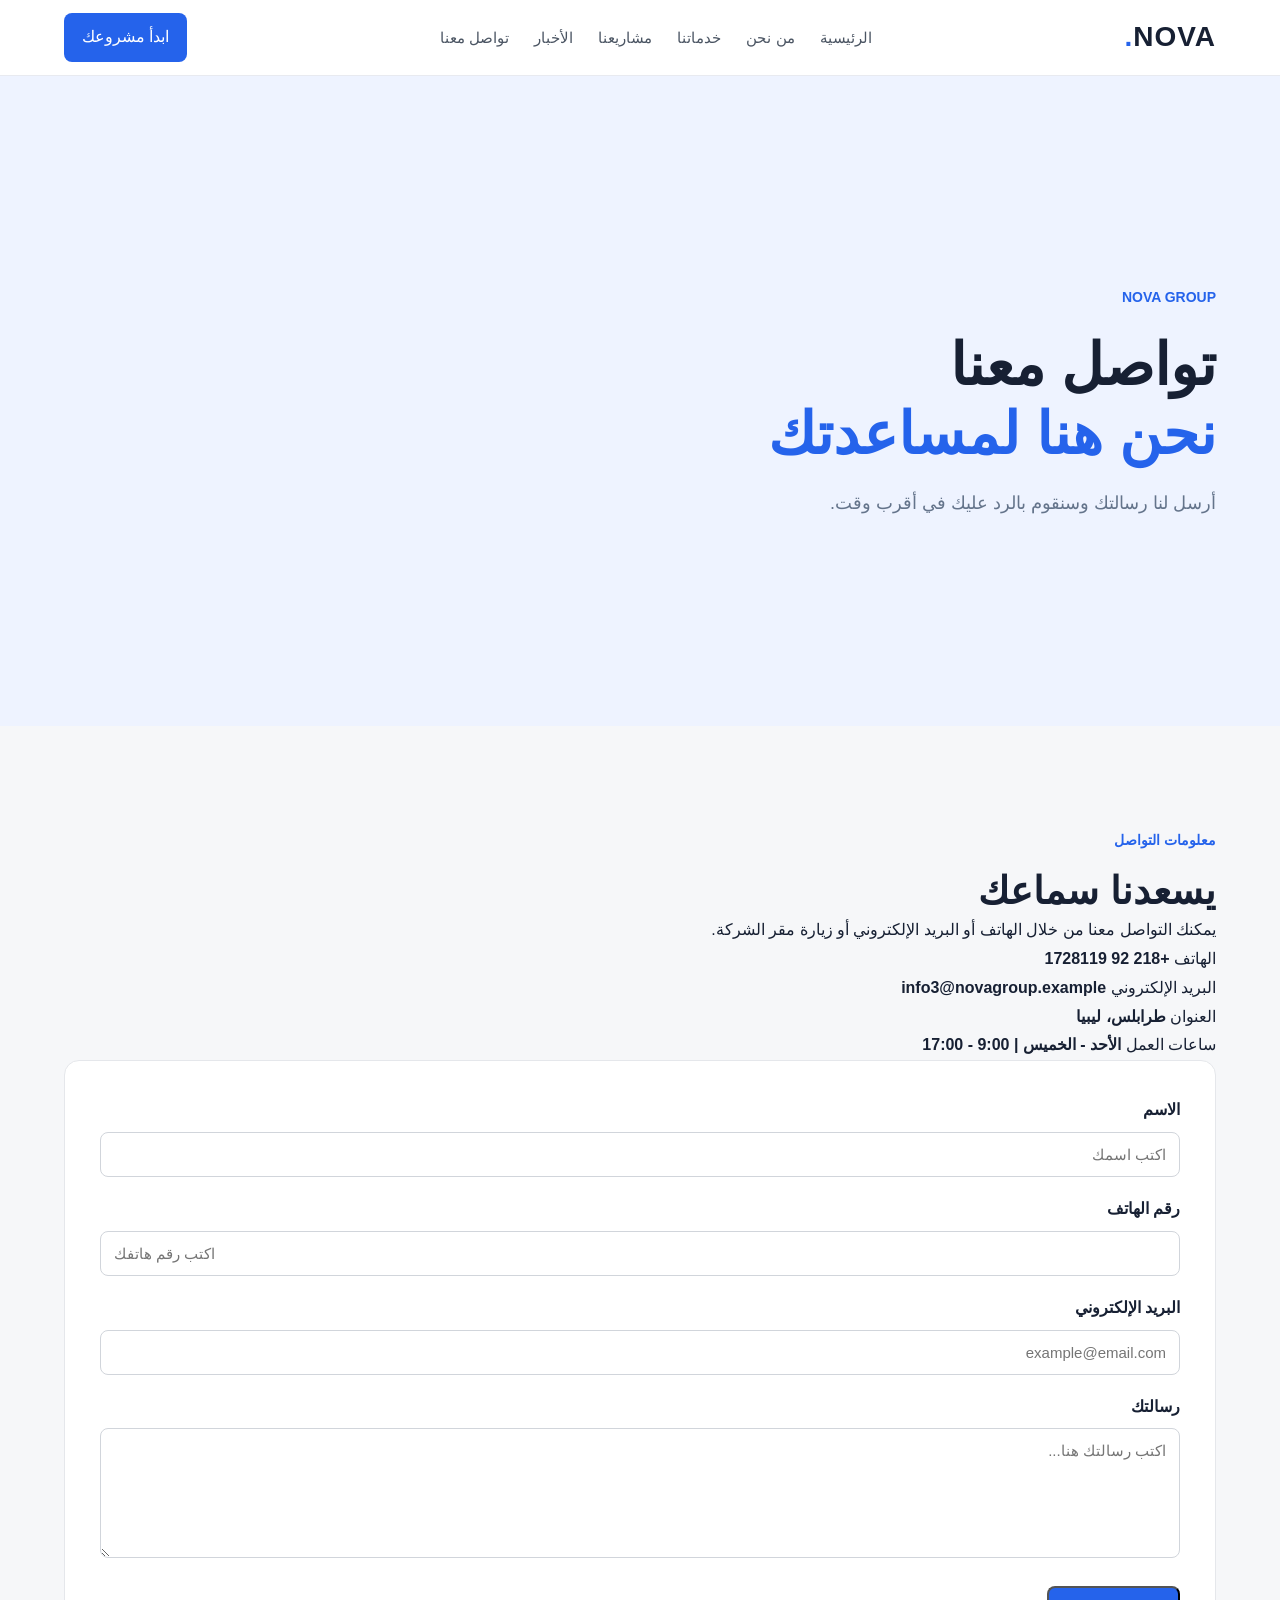
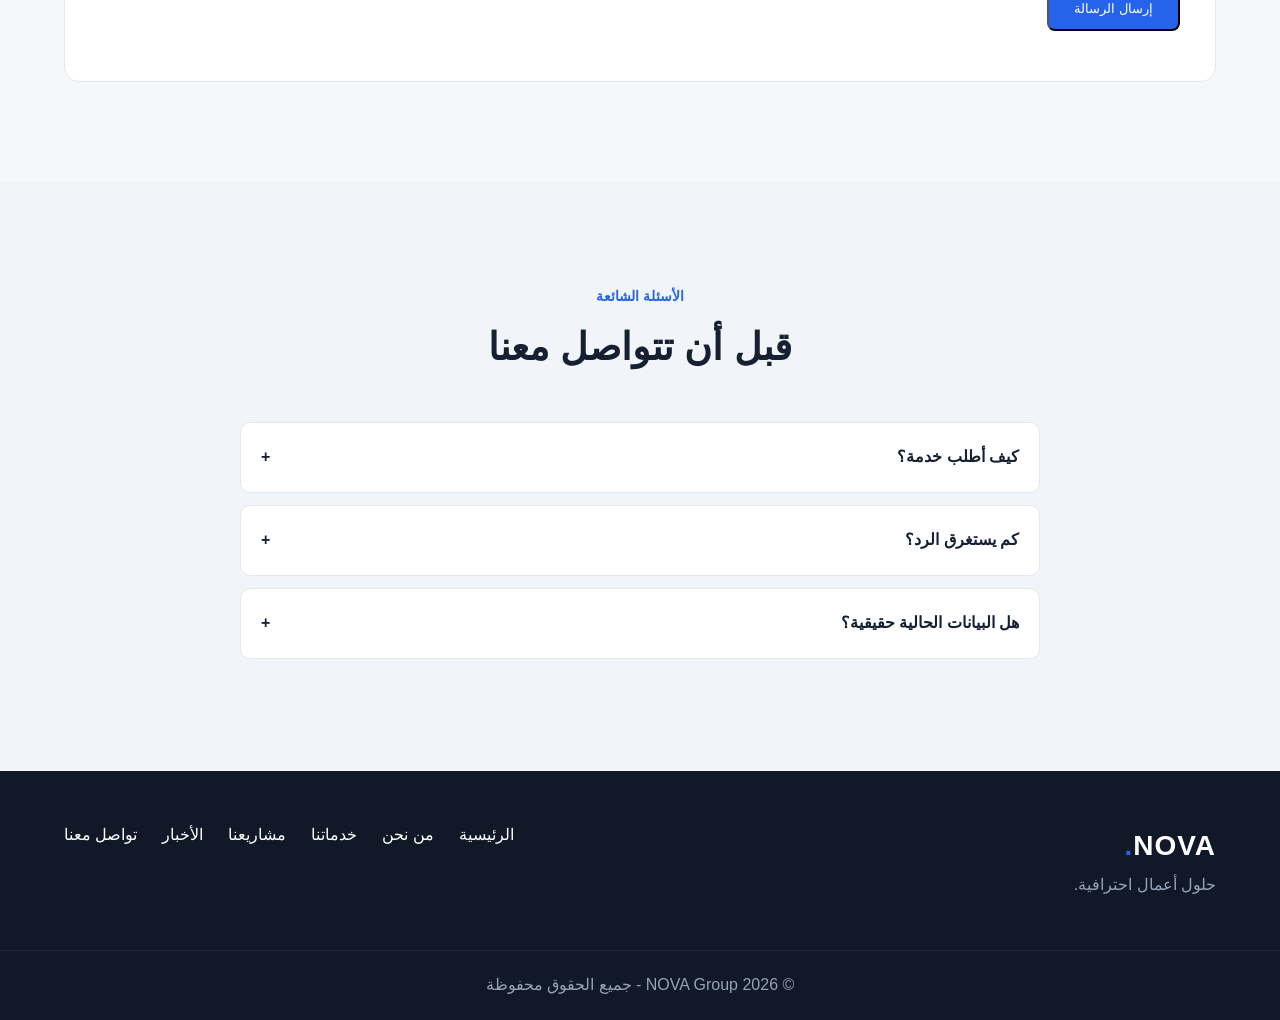
==== contact.html @ c42d9919 "First version of NOVA Group" ====
<!DOCTYPE html>
<html lang="ar" dir="rtl">

<head>
    <meta charset="UTF-8">
    <meta name="viewport" content="width=device-width, initial-scale=1.0">

    <title>تواصل معنا | NOVA Group</title>

    <link rel="stylesheet" href="style.css">
</head>

<body>

<header class="header">

    <div class="container nav">

        <a href="index.html" class="logo">
            NOVA<span>.</span>
        </a>

        <nav>
            <a href="index.html">الرئيسية</a>
            <a href="about.html">من نحن</a>
            <a href="services.html">خدماتنا</a>
            <a href="projects.html">مشاريعنا</a>
            <a href="news.html">الأخبار</a>
            <a href="contact.html">تواصل معنا</a>
        </nav>

        <a href="contact.html" class="nav-button">
            ابدأ مشروعك
        </a>

    </div>

</header>


<main>

<section class="hero">

    <div class="container hero-text">

        <span class="small-title">
            NOVA GROUP
        </span>

        <h1>
            تواصل معنا
            <span>نحن هنا لمساعدتك</span>
        </h1>

        <p>
            أرسل لنا رسالتك وسنقوم بالرد عليك في أقرب وقت.
        </p>

    </div>

</section>


<section class="section">

    <div class="container contact-grid">


        <div>

            <span class="section-label">
                معلومات التواصل
            </span>

            <h2>
                يسعدنا سماعك
            </h2>

            <p>
                يمكنك التواصل معنا من خلال الهاتف أو البريد
                الإلكتروني أو زيارة مقر الشركة.
            </p>


            <div class="contact-info">

                <div>
                    <span>الهاتف</span>
                    <strong>+218 92 1728119</strong>
                </div>

                <div>
                    <span>البريد الإلكتروني</span>
                    <strong>info3@novagroup.example</strong>
                </div>

                <div>
                    <span>العنوان</span>
                    <strong>طرابلس، ليبيا</strong>
                </div>

                <div>
                    <span>ساعات العمل</span>
                    <strong>الأحد - الخميس | 9:00 - 17:00</strong>
                </div>

            </div>

        </div>


        <form class="contact-form" id="contactForm">

            <div class="form-group">

                <label>
                    الاسم
                </label>

                <input
                    type="text"
                    placeholder="اكتب اسمك"
                    required
                >

            </div>


            <div class="form-group">

                <label>
                    رقم الهاتف
                </label>

                <input
                    type="tel"
                    placeholder="اكتب رقم هاتفك"
                    required
                >

            </div>


            <div class="form-group">

                <label>
                    البريد الإلكتروني
                </label>

                <input
                    type="email"
                    placeholder="example@email.com"
                    required
                >

            </div>


            <div class="form-group">

                <label>
                    رسالتك
                </label>

                <textarea
                    placeholder="اكتب رسالتك هنا..."
                    required
                ></textarea>

            </div>


            <button
                type="submit"
                class="button primary">
                إرسال الرسالة
            </button>


            <div
                id="formMessage"
                class="form-message">
            </div>

        </form>

    </div>

</section>


<section class="section testimonials">

    <div class="container">

        <div class="section-heading">

            <span class="section-label">
                الأسئلة الشائعة
            </span>

            <h2>
                قبل أن تتواصل معنا
            </h2>

        </div>


        <div class="faq">

            <div class="faq-item">

                <div class="faq-question">
                    كيف أطلب خدمة؟
                    <span>+</span>
                </div>

                <div class="faq-answer">
                    أرسل لنا تفاصيل مشروعك من خلال نموذج التواصل
                    وسيتواصل معك الفريق.
                </div>

            </div>


            <div class="faq-item">

                <div class="faq-question">
                    كم يستغرق الرد؟
                    <span>+</span>
                </div>

                <div class="faq-answer">
                    يمكن ان يستغرق الرد من 1ساعة الي 7 ساعة.
                </div>

            </div>


            <div class="faq-item">

                <div class="faq-question">
                    هل البيانات الحالية حقيقية؟
                    <span>+</span>
                </div>

                <div class="faq-answer">
                    نعم، البيانات حقيقية يمكنك تائكد عن طريق 
                     طريق ارقام الهاتف او البريد الاكتروني.
                </div>

            </div>

        </div>

    </div>

</section>

</main>


<footer>

    <div class="container footer">

        <div>

            <a href="index.html" class="logo">
                NOVA<span>.</span>
            </a>

            <p>
                حلول أعمال احترافية.
            </p>

        </div>

        <div class="footer-links">

            <a href="index.html">الرئيسية</a>
            <a href="about.html">من نحن</a>
            <a href="services.html">خدماتنا</a>
            <a href="projects.html">مشاريعنا</a>
            <a href="news.html">الأخبار</a>
            <a href="contact.html">تواصل معنا</a>

        </div>

    </div>

    <div class="copyright">
        © 2026 NOVA Group - جميع الحقوق محفوظة
    </div>

</footer>


<script src="script.js"></script>

</body>

</html>
---- style.css ----
* {
    margin: 0;
    padding: 0;
    box-sizing: border-box;
}

html {
    scroll-behavior: smooth;
}

body {
    font-family: Arial, sans-serif;
    background: #f6f7f9;
    color: #172033;
    line-height: 1.8;
}

a {
    text-decoration: none;
    color: inherit;
}

.container {
    width: 90%;
    max-width: 1200px;
    margin: auto;
}

/* HEADER */

.header {
    background: #ffffff;
    border-bottom: 1px solid #e8eaf0;
    position: sticky;
    top: 0;
    z-index: 1000;
}

.nav {
    min-height: 75px;
    display: flex;
    align-items: center;
    justify-content: space-between;
    gap: 25px;
}

.logo {
    font-size: 28px;
    font-weight: bold;
    letter-spacing: 1px;
}

.logo span {
    color: #2563eb;
}

nav {
    display: flex;
    gap: 25px;
}

nav a {
    color: #4b5563;
    font-size: 15px;
    transition: 0.3s;
}

nav a:hover {
    color: #2563eb;
}

.nav-button {
    background: #2563eb;
    color: white;
    padding: 10px 18px;
    border-radius: 8px;
}

/* HERO */

.hero {
    min-height: 650px;
    display: flex;
    align-items: center;
    background: #eef3ff;
}

.hero-content {
    display: grid;
    grid-template-columns: 1.2fr 0.8fr;
    align-items: center;
    gap: 70px;
}

.small-title,
.section-label {
    color: #2563eb;
    font-weight: bold;
    font-size: 14px;
}

.hero h1 {
    font-size: 58px;
    line-height: 1.2;
    margin: 18px 0;
}

.hero h1 span {
    display: block;
    color: #2563eb;
}

.hero-text p {
    color: #64748b;
    font-size: 18px;
    max-width: 600px;
}

.hero-buttons {
    display: flex;
    gap: 15px;
    margin-top: 30px;
}

.button {
    display: inline-block;
    padding: 13px 25px;
    border-radius: 8px;
    transition: 0.3s;
}

.primary {
    background: #2563eb;
    color: white;
}

.primary:hover {
    background: #1d4ed8;
}

.secondary {
    border: 1px solid #d1d5db;
    background: white;
}

.secondary:hover {
    border-color: #2563eb;
    color: #2563eb;
}

.light {
    background: white;
    color: #172033;
}

/* HERO CARD */

.hero-card {
    background: #172033;
    color: white;
    padding: 45px;
    border-radius: 20px;
    min-height: 360px;
    box-shadow: 0 20px 50px #00000020;
}

.hero-card-top {
    display: flex;
    justify-content: space-between;
    color: #cbd5e1;
}

.hero-circle {
    width: 150px;
    height: 150px;
    border-radius: 50%;
    border: 2px solid #60a5fa;
    display: flex;
    align-items: center;
    justify-content: center;
    font-size: 70px;
    margin: 45px auto 25px;
}

.hero-card h3 {
    text-align: center;
    font-size: 23px;
}

.hero-card p {
    text-align: center;
    color: #94a3b8;
}

/* STATS */

.stats {
    background: white;
    border-bottom: 1px solid #e5e7eb;
}

.stats-grid {
    display: grid;
    grid-template-columns: repeat(4, 1fr);
    padding: 35px 0;
}

.stat {
    text-align: center;
    border-left: 1px solid #e5e7eb;
}

.stat:last-child {
    border-left: none;
}

.stat strong {
    display: block;
    font-size: 32px;
    color: #2563eb;
}

.stat span {
    color: #64748b;
}

/* SECTIONS */

.section {
    padding: 100px 0;
}

.about-preview {
    display: grid;
    grid-template-columns: 1fr 1fr;
    gap: 80px;
}

.section h2 {
    font-size: 38px;
    line-height: 1.3;
    margin-top: 12px;
}

.about-preview p {
    color: #64748b;
    margin-bottom: 15px;
}

.text-link {
    color: #2563eb;
    font-weight: bold;
}

/* SERVICES */

.services-section {
    background: white;
}

.section-heading {
    text-align: center;
    max-width: 650px;
    margin: 0 auto 50px;
}

.section-heading p {
    color: #64748b;
}

.services-grid {
    display: grid;
    grid-template-columns: repeat(4, 1fr);
    gap: 20px;
}

.service {
    padding: 30px;
    border: 1px solid #e5e7eb;
    border-radius: 14px;
    background: #ffffff;
    transition: 0.3s;
}

.service:hover {
    transform: translateY(-7px);
    box-shadow: 0 15px 35px #00000012;
}

.service-number {
    color: #2563eb;
    font-weight: bold;
}

.service h3 {
    font-size: 21px;
    margin: 20px 0 10px;
}

.service p {
    color: #64748b;
}

.service a {
    display: block;
    margin-top: 20px;
    color: #2563eb;
}

/* PROJECTS */

.projects-grid {
    display: grid;
    grid-template-columns: repeat(3, 1fr);
    gap: 25px;
}

.project {
    background: white;
    border-radius: 14px;
    overflow: hidden;
    border: 1px solid #e5e7eb;
}

.project-image {
    height: 230px;
    background: #172033;
    color: white;
    display: flex;
    align-items: center;
    justify-content: center;
    font-size: 28px;
}

.project-info {
    padding: 25px;
}

.project-info span {
    color: #2563eb;
    font-size: 14px;
}

.project-info h3 {
    margin-top: 5px;
}

.center-button {
    text-align: center;
    margin-top: 40px;
}

/* CTA */

.cta {
    background: #2563eb;
    color: white;
    text-align: center;
    padding: 90px 20px;
}

.cta h2 {
    font-size: 42px;
    margin: 10px 0;
}

.cta p {
    margin-bottom: 25px;
}

/* FOOTER */

footer {
    background: #111827;
    color: white;
}

.footer {
    padding: 50px 0;
    display: flex;
    justify-content: space-between;
    gap: 30px;
}

.footer p {
    color: #94a3b8;
}

.footer-links {
    display: flex;
    gap: 25px;
    flex-wrap: wrap;
}

.footer-links a:hover {
    color: #60a5fa;
}

.copyright {
    text-align: center;
    padding: 20px;
    border-top: 1px solid #1f2937;
    color: #94a3b8;
}

/* MOBILE */

@media (max-width: 900px) {

    .nav {
        flex-wrap: wrap;
        padding: 15px 0;
    }

    nav {
        order: 3;
        width: 100%;
        justify-content: center;
        flex-wrap: wrap;
        gap: 15px;
    }

    .hero-content {
        grid-template-columns: 1fr;
        padding: 70px 0;
    }

    .hero h1 {
        font-size: 42px;
    }

    .stats-grid {
        grid-template-columns: repeat(2, 1fr);
        gap: 25px;
    }

    .services-grid {
        grid-template-columns: repeat(2, 1fr);
    }

    .about-preview {
        grid-template-columns: 1fr;
        gap: 30px;
    }
}

@media (max-width: 600px) {

    .nav-button {
        display: none;
    }

    .hero {
        min-height: auto;
    }

    .hero h1 {
        font-size: 35px;
    }

    .hero-buttons {
        flex-direction: column;
    }

    .button {
        text-align: center;
    }

    .stats-grid,
    .services-grid,
    .projects-grid {
        grid-template-columns: 1fr;
    }

    .stat {
        border-left: none;
        border-bottom: 1px solid #e5e7eb;
        padding-bottom: 15px;
    }

    .section {
        padding: 70px 0;
    }

    .section h2 {
        font-size: 30px;
    }

    .footer {
        flex-direction: column;
    }
}
/* ================= EXTRA SECTIONS ================= */

.animate {
    opacity: 0;
    transform: translateY(30px);
    transition: 0.7s ease;
}

.animate.show {
    opacity: 1;
    transform: translateY(0);
}


/* TEAM */

.team-grid {
    display: grid;
    grid-template-columns: repeat(3, 1fr);
    gap: 25px;
}

.team-card {
    background: white;
    border: 1px solid #e5e7eb;
    border-radius: 15px;
    padding: 30px;
    text-align: center;
}

.team-photo {
    width: 100px;
    height: 100px;
    border-radius: 50%;
    margin: auto;
    background: #172033;
    color: white;
    display: flex;
    align-items: center;
    justify-content: center;
    font-size: 35px;
}

.team-card h3 {
    margin-top: 20px;
}

.team-card p {
    color: #64748b;
}


/* TESTIMONIALS */

.testimonials {
    background: #f1f5f9;
}

.testimonial-grid {
    display: grid;
    grid-template-columns: repeat(3, 1fr);
    gap: 25px;
}

.testimonial {
    background: white;
    padding: 30px;
    border-radius: 15px;
}

.stars {
    color: #f59e0b;
    font-size: 20px;
    margin-bottom: 15px;
}

.testimonial p {
    color: #64748b;
}


/* FAQ */

.faq {
    max-width: 800px;
    margin: auto;
}

.faq-item {
    background: white;
    border: 1px solid #e5e7eb;
    border-radius: 10px;
    margin-bottom: 12px;
    overflow: hidden;
}

.faq-question {
    padding: 20px;
    cursor: pointer;
    font-weight: bold;
    display: flex;
    justify-content: space-between;
}

.faq-answer {
    max-height: 0;
    overflow: hidden;
    padding: 0 20px;
    color: #64748b;
    transition: 0.3s;
}

.faq-item.active .faq-answer {
    max-height: 200px;
    padding: 0 20px 20px;
}


/* CONTACT FORM */

.contact-form {
    background: white;
    padding: 35px;
    border-radius: 15px;
    border: 1px solid #e5e7eb;
}

.form-group {
    margin-bottom: 18px;
}

.form-group label {
    display: block;
    margin-bottom: 7px;
    font-weight: bold;
}

.form-group input,
.form-group textarea {
    width: 100%;
    padding: 13px;
    border: 1px solid #d1d5db;
    border-radius: 8px;
    font-family: inherit;
    font-size: 15px;
}

.form-group textarea {
    min-height: 130px;
    resize: vertical;
}

.form-message {
    margin-top: 15px;
    color: #16a34a;
    font-weight: bold;
}


/* MOBILE */

@media (max-width: 700px) {

    .team-grid,
    .testimonial-grid {
        grid-template-columns: 1fr;
    }

}
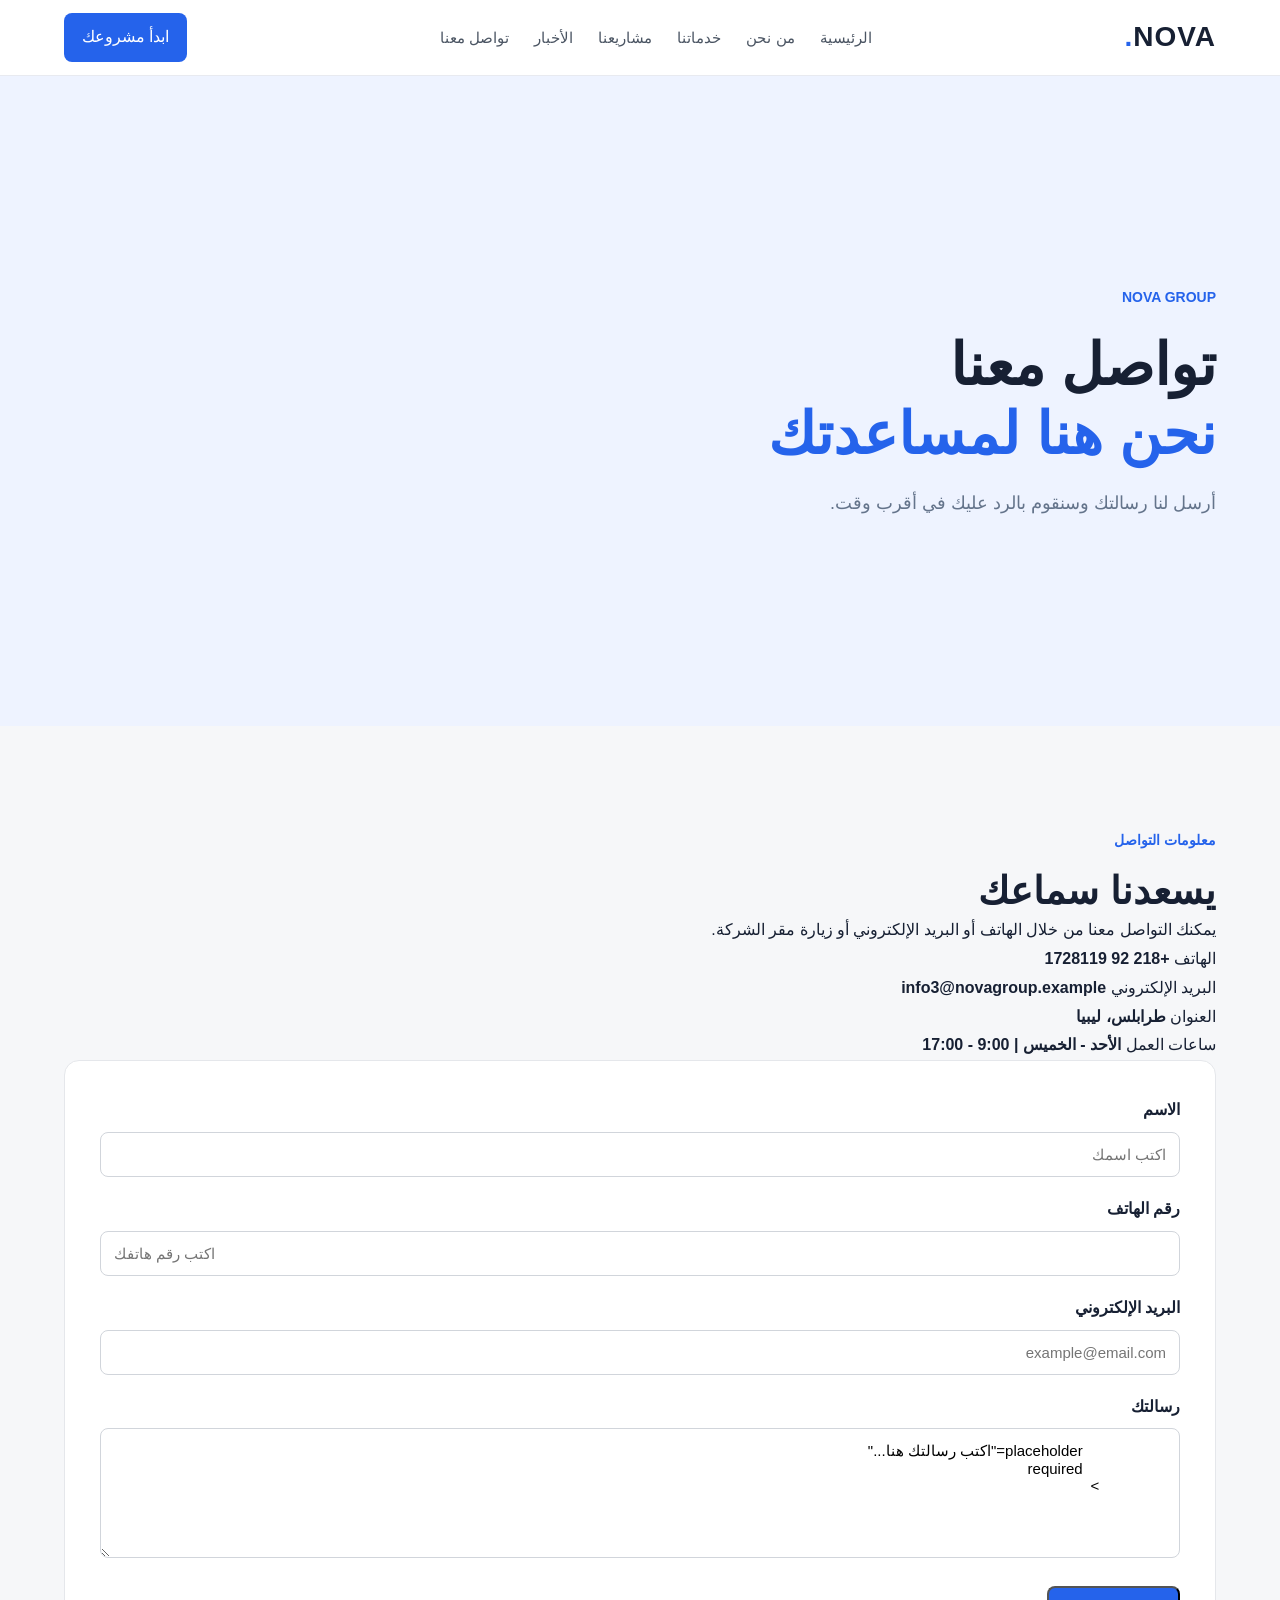
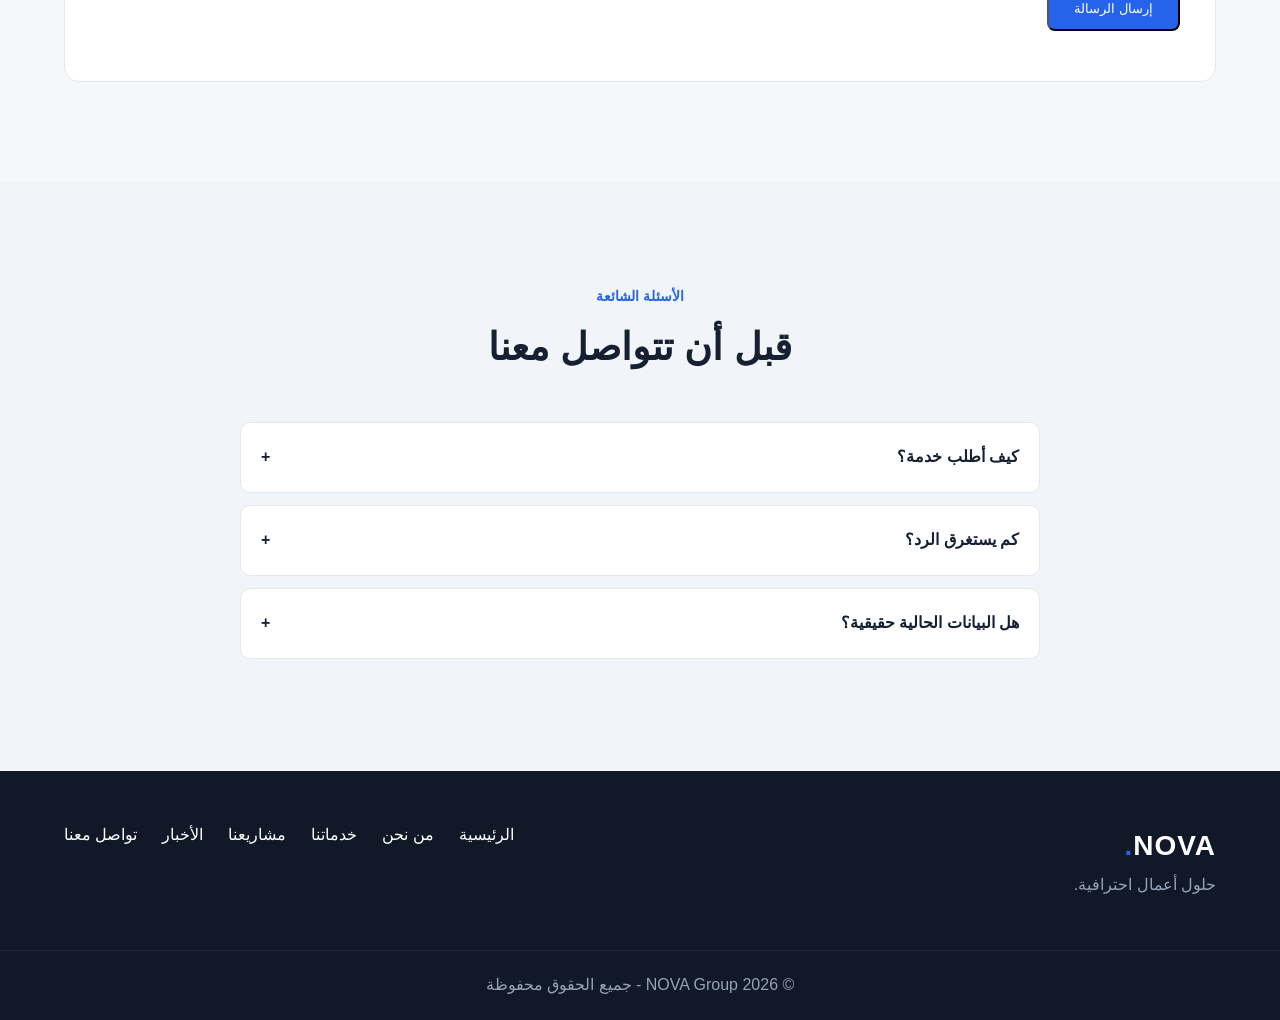
==== commit ba7fdf61: "Connect contact form" ====
--- a/contact.html
+++ b/contact.html
@@ -110,7 +110,7 @@
         </div>
 
 
-        <form class="contact-form" id="contactForm">
+        <form class="contact-form" id="contactForm" action="https://formspree.io/f/myeykzqj" method="POST">
 
             <div class="form-group">
 
@@ -120,6 +120,7 @@
 
                 <input
                     type="text"
+                    name="name"
                     placeholder="اكتب اسمك"
                     required
                 >
@@ -150,6 +151,7 @@
 
                 <input
                     type="email"
+                    name="name"
                     placeholder="example@email.com"
                     required
                 >
@@ -163,7 +165,7 @@
                     رسالتك
                 </label>
 
-                <textarea
+                <textarea name="message">
                     placeholder="اكتب رسالتك هنا..."
                     required
                 ></textarea>
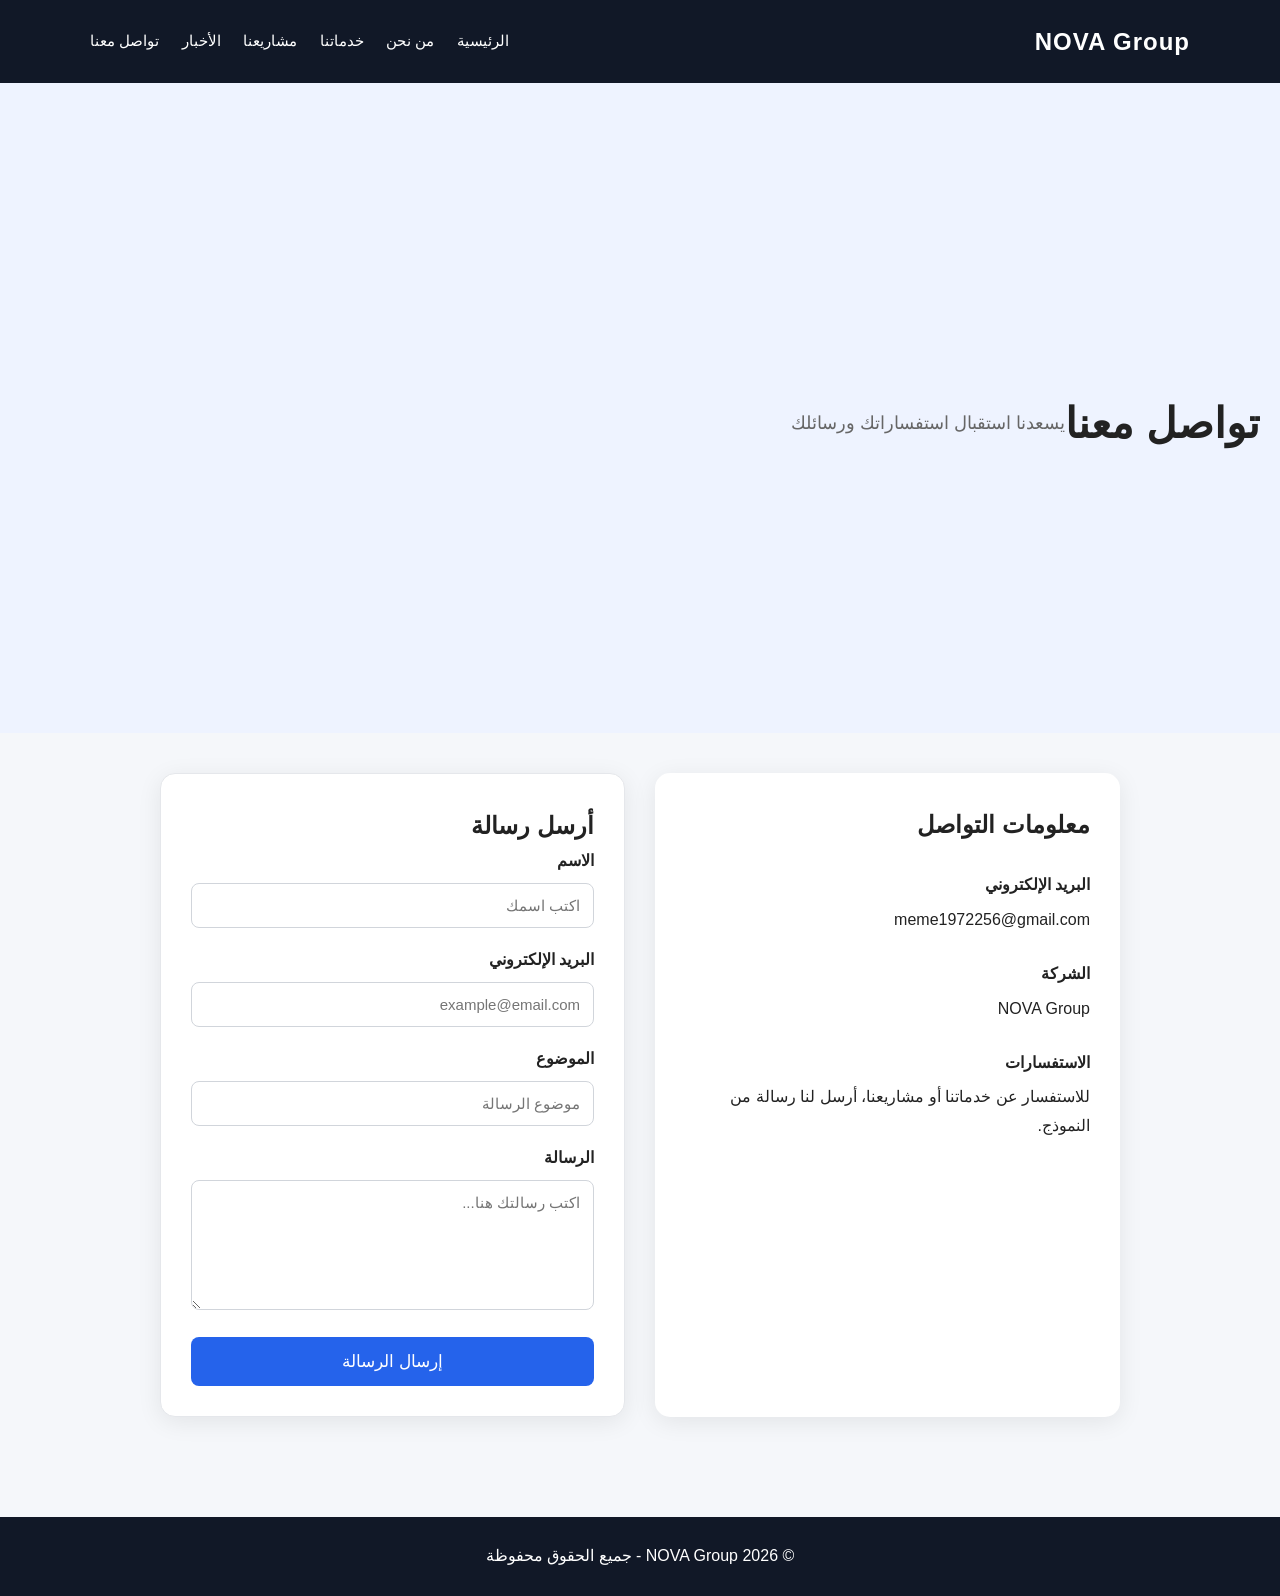
==== commit e5af80ab: "Update contact page" ====
--- a/contact.html
+++ b/contact.html
@@ -1,306 +1,286 @@
 <!DOCTYPE html>
 <html lang="ar" dir="rtl">
-
 <head>
     <meta charset="UTF-8">
     <meta name="viewport" content="width=device-width, initial-scale=1.0">
 
     <title>تواصل معنا | NOVA Group</title>
 
+    <meta name="description" content="تواصل مع NOVA Group للاستفسارات والخدمات والمشاريع.">
+
     <link rel="stylesheet" href="style.css">
+
+    <style>
+        body {
+            margin: 0;
+            font-family: Arial, sans-serif;
+            background: #f5f7fa;
+            color: #222;
+        }
+
+        header {
+            background: #111827;
+            color: white;
+            padding: 20px;
+        }
+
+        nav {
+            max-width: 1100px;
+            margin: auto;
+            display: flex;
+            justify-content: space-between;
+            align-items: center;
+        }
+
+        .logo {
+            font-size: 24px;
+            font-weight: bold;
+        }
+
+        nav a {
+            color: white;
+            text-decoration: none;
+            margin-right: 18px;
+        }
+
+        nav a:hover {
+            opacity: 0.7;
+        }
+
+        .hero {
+            text-align: center;
+            padding: 70px 20px 40px;
+        }
+
+        .hero h1 {
+            font-size: 42px;
+            margin-bottom: 15px;
+        }
+
+        .hero p {
+            color: #666;
+            font-size: 18px;
+        }
+
+        .contact-container {
+            max-width: 1000px;
+            margin: 20px auto 80px;
+            padding: 20px;
+            display: grid;
+            grid-template-columns: 1fr 1fr;
+            gap: 30px;
+        }
+
+        .contact-info,
+        .contact-form {
+            background: white;
+            padding: 30px;
+            border-radius: 15px;
+            box-shadow: 0 5px 25px rgba(0,0,0,0.08);
+        }
+
+        .contact-info h2,
+        .contact-form h2 {
+            margin-top: 0;
+        }
+
+        .info-item {
+            margin: 25px 0;
+        }
+
+        .info-item strong {
+            display: block;
+            margin-bottom: 6px;
+        }
+
+        .form-group {
+            margin-bottom: 18px;
+        }
+
+        label {
+            display: block;
+            margin-bottom: 8px;
+            font-weight: bold;
+        }
+
+        input,
+        textarea {
+            width: 100%;
+            box-sizing: border-box;
+            padding: 13px;
+            border: 1px solid #ddd;
+            border-radius: 8px;
+            font-size: 16px;
+            font-family: inherit;
+        }
+
+        textarea {
+            min-height: 150px;
+            resize: vertical;
+        }
+
+        input:focus,
+        textarea:focus {
+            outline: none;
+            border-color: #2563eb;
+        }
+
+        button {
+            width: 100%;
+            padding: 14px;
+            border: none;
+            border-radius: 8px;
+            background: #2563eb;
+            color: white;
+            font-size: 17px;
+            cursor: pointer;
+        }
+
+        button:hover {
+            opacity: 0.9;
+        }
+
+        footer {
+            text-align: center;
+            background: #111827;
+            color: white;
+            padding: 25px;
+        }
+
+        @media (max-width: 700px) {
+            .contact-container {
+                grid-template-columns: 1fr;
+            }
+
+            nav {
+                flex-direction: column;
+                gap: 15px;
+            }
+
+            nav a {
+                margin: 5px;
+            }
+
+            .hero h1 {
+                font-size: 32px;
+            }
+        }
+    </style>
 </head>
 
 <body>
 
-<header class="header">
-
-    <div class="container nav">
-
-        <a href="index.html" class="logo">
-            NOVA<span>.</span>
-        </a>
-
-        <nav>
+<header>
+    <nav>
+        <div class="logo">NOVA Group</div>
+
+        <div>
             <a href="index.html">الرئيسية</a>
             <a href="about.html">من نحن</a>
             <a href="services.html">خدماتنا</a>
             <a href="projects.html">مشاريعنا</a>
             <a href="news.html">الأخبار</a>
             <a href="contact.html">تواصل معنا</a>
-        </nav>
-
-        <a href="contact.html" class="nav-button">
-            ابدأ مشروعك
-        </a>
-
-    </div>
-
+        </div>
+    </nav>
 </header>
 
-
-<main>
-
 <section class="hero">
-
-    <div class="container hero-text">
-
-        <span class="small-title">
-            NOVA GROUP
-        </span>
-
-        <h1>
-            تواصل معنا
-            <span>نحن هنا لمساعدتك</span>
-        </h1>
-
-        <p>
-            أرسل لنا رسالتك وسنقوم بالرد عليك في أقرب وقت.
-        </p>
-
-    </div>
-
+    <h1>تواصل معنا</h1>
+    <p>يسعدنا استقبال استفساراتك ورسائلك</p>
 </section>
 
-
-<section class="section">
-
-    <div class="container contact-grid">
-
-
-        <div>
-
-            <span class="section-label">
-                معلومات التواصل
-            </span>
-
-            <h2>
-                يسعدنا سماعك
-            </h2>
-
-            <p>
-                يمكنك التواصل معنا من خلال الهاتف أو البريد
-                الإلكتروني أو زيارة مقر الشركة.
-            </p>
-
-
-            <div class="contact-info">
-
-                <div>
-                    <span>الهاتف</span>
-                    <strong>+218 92 1728119</strong>
-                </div>
-
-                <div>
-                    <span>البريد الإلكتروني</span>
-                    <strong>info3@novagroup.example</strong>
-                </div>
-
-                <div>
-                    <span>العنوان</span>
-                    <strong>طرابلس، ليبيا</strong>
-                </div>
-
-                <div>
-                    <span>ساعات العمل</span>
-                    <strong>الأحد - الخميس | 9:00 - 17:00</strong>
-                </div>
-
-            </div>
-
-        </div>
-
-
-        <form class="contact-form" id="contactForm" action="https://formspree.io/f/myeykzqj" method="POST">
-
-            <div class="form-group">
-
-                <label>
-                    الاسم
-                </label>
-
-                <input
-                    type="text"
-                    name="name"
-                    placeholder="اكتب اسمك"
-                    required
-                >
-
-            </div>
-
-
-            <div class="form-group">
-
-                <label>
-                    رقم الهاتف
-                </label>
-
-                <input
-                    type="tel"
-                    placeholder="اكتب رقم هاتفك"
-                    required
-                >
-
-            </div>
-
-
-            <div class="form-group">
-
-                <label>
-                    البريد الإلكتروني
-                </label>
-
-                <input
-                    type="email"
-                    name="name"
-                    placeholder="example@email.com"
-                    required
-                >
-
-            </div>
-
-
-            <div class="form-group">
-
-                <label>
-                    رسالتك
-                </label>
-
-                <textarea name="message">
-                    placeholder="اكتب رسالتك هنا..."
-                    required
-                ></textarea>
-
-            </div>
-
-
-            <button
-                type="submit"
-                class="button primary">
-                إرسال الرسالة
-            </button>
-
-
-            <div
-                id="formMessage"
-                class="form-message">
-            </div>
-
-        </form>
-
-    </div>
-
-</section>
-
-
-<section class="section testimonials">
-
-    <div class="container">
-
-        <div class="section-heading">
-
-            <span class="section-label">
-                الأسئلة الشائعة
-            </span>
-
-            <h2>
-                قبل أن تتواصل معنا
-            </h2>
-
-        </div>
-
-
-        <div class="faq">
-
-            <div class="faq-item">
-
-                <div class="faq-question">
-                    كيف أطلب خدمة؟
-                    <span>+</span>
-                </div>
-
-                <div class="faq-answer">
-                    أرسل لنا تفاصيل مشروعك من خلال نموذج التواصل
-                    وسيتواصل معك الفريق.
-                </div>
-
-            </div>
-
-
-            <div class="faq-item">
-
-                <div class="faq-question">
-                    كم يستغرق الرد؟
-                    <span>+</span>
-                </div>
-
-                <div class="faq-answer">
-                    يمكن ان يستغرق الرد من 1ساعة الي 7 ساعة.
-                </div>
-
-            </div>
-
-
-            <div class="faq-item">
-
-                <div class="faq-question">
-                    هل البيانات الحالية حقيقية؟
-                    <span>+</span>
-                </div>
-
-                <div class="faq-answer">
-                    نعم، البيانات حقيقية يمكنك تائكد عن طريق 
-                     طريق ارقام الهاتف او البريد الاكتروني.
-                </div>
-
-            </div>
-
-        </div>
-
-    </div>
-
-</section>
+<main class="contact-container">
+
+    <section class="contact-info">
+
+        <h2>معلومات التواصل</h2>
+
+        <div class="info-item">
+            <strong>البريد الإلكتروني</strong>
+            <span>meme1972256@gmail.com</span>
+        </div>
+
+        <div class="info-item">
+            <strong>الشركة</strong>
+            <span>NOVA Group</span>
+        </div>
+
+        <div class="info-item">
+            <strong>الاستفسارات</strong>
+            <span>للاستفسار عن خدماتنا أو مشاريعنا، أرسل لنا رسالة من النموذج.</span>
+        </div>
+
+    </section>
+
+    <!-- نموذج التواصل -->
+    <form
+        class="contact-form"
+        id="contactForm"
+        action="https://formspree.io/f/myeykzqj"
+        method="POST"
+    >
+
+        <h2>أرسل رسالة</h2>
+
+        <div class="form-group">
+            <label for="name">الاسم</label>
+
+            <input
+                id="name"
+                type="text"
+                name="name"
+                placeholder="اكتب اسمك"
+                required
+            >
+        </div>
+
+        <div class="form-group">
+            <label for="email">البريد الإلكتروني</label>
+
+            <input
+                id="email"
+                type="email"
+                name="email"
+                placeholder="example@email.com"
+                required
+            >
+        </div>
+
+        <div class="form-group">
+            <label for="subject">الموضوع</label>
+
+            <input
+                id="subject"
+                type="text"
+                name="subject"
+                placeholder="موضوع الرسالة"
+                required
+            >
+        </div>
+
+        <div class="form-group">
+            <label for="message">الرسالة</label>
+
+            <textarea
+                id="message"
+                name="message"
+                placeholder="اكتب رسالتك هنا..."
+                required
+            ></textarea>
+        </div>
+
+        <button type="submit">
+            إرسال الرسالة
+        </button>
+
+    </form>
 
 </main>
 
-
 <footer>
-
-    <div class="container footer">
-
-        <div>
-
-            <a href="index.html" class="logo">
-                NOVA<span>.</span>
-            </a>
-
-            <p>
-                حلول أعمال احترافية.
-            </p>
-
-        </div>
-
-        <div class="footer-links">
-
-            <a href="index.html">الرئيسية</a>
-            <a href="about.html">من نحن</a>
-            <a href="services.html">خدماتنا</a>
-            <a href="projects.html">مشاريعنا</a>
-            <a href="news.html">الأخبار</a>
-            <a href="contact.html">تواصل معنا</a>
-
-        </div>
-
-    </div>
-
-    <div class="copyright">
-        © 2026 NOVA Group - جميع الحقوق محفوظة
-    </div>
-
+    © 2026 NOVA Group - جميع الحقوق محفوظة
 </footer>
 
-
-<script src="script.js"></script>
-
 </body>
-
 </html>
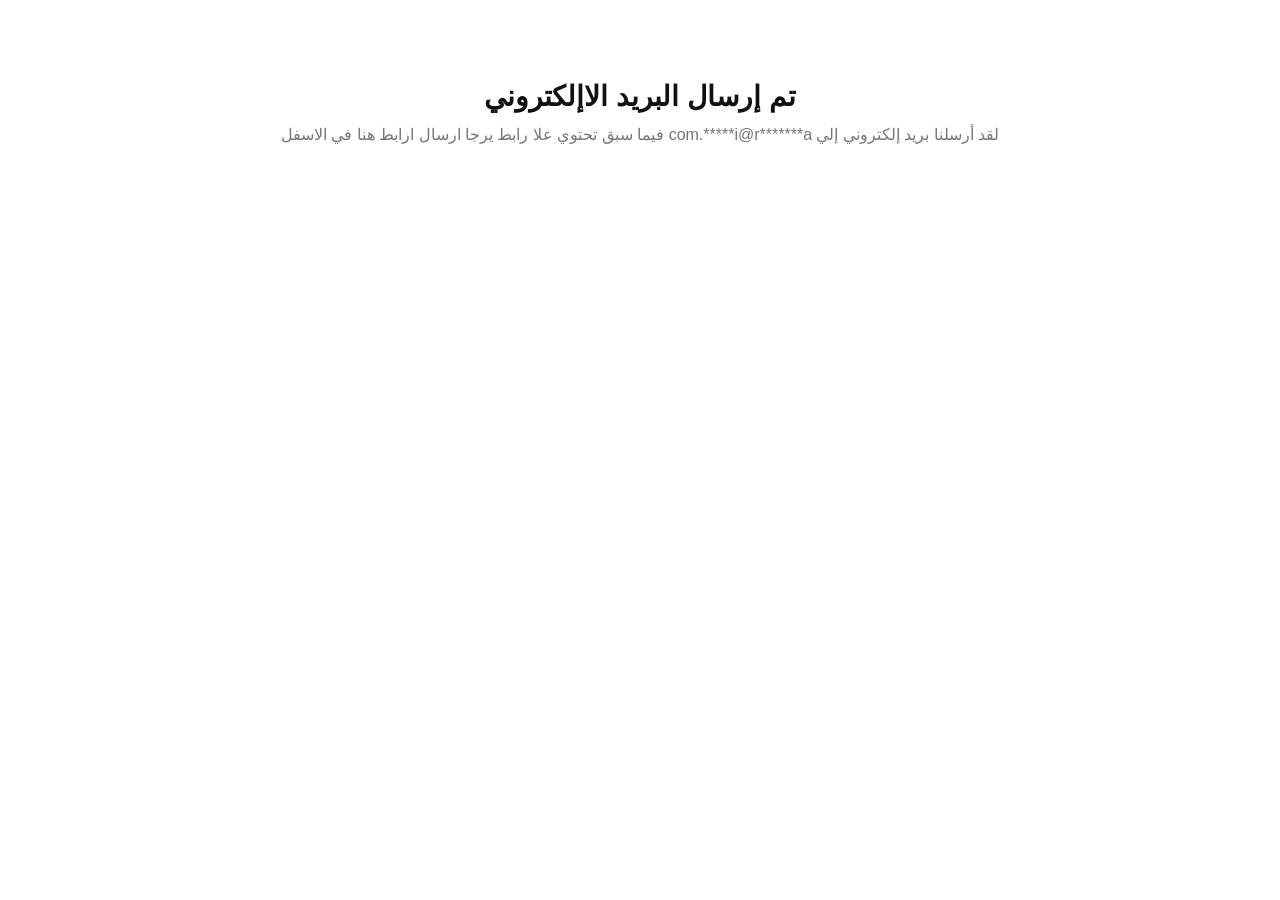
==== commit 440049d7: "Update index.html" ====
--- a/contact.html
+++ b/contact.html
@@ -1,286 +1,71 @@
 <!DOCTYPE html>
 <html lang="ar" dir="rtl">
+
 <head>
-    <meta charset="UTF-8">
-    <meta name="viewport" content="width=device-width, initial-scale=1.0">
+<meta charset="UTF-8">
+<meta name="viewport" content="width=device-width, initial-scale=1.0">
 
-    <title>تواصل معنا | NOVA Group</title>
+<title>تم إرسال البريد الإلكتروني</title>
 
-    <meta name="description" content="تواصل مع NOVA Group للاستفسارات والخدمات والمشاريع.">
+<style>
 
-    <link rel="stylesheet" href="style.css">
+*{
+    box-sizing:border-box;
+}
 
-    <style>
-        body {
-            margin: 0;
-            font-family: Arial, sans-serif;
-            background: #f5f7fa;
-            color: #222;
-        }
+html,
+body{
+    width:100%;
+    height:100%;
+    margin:0;
+    padding:0;
+    overflow:hidden;
+}
 
-        header {
-            background: #111827;
-            color: white;
-            padding: 20px;
-        }
+body{
+    background:#fff;
+    font-family:Arial,sans-serif;
+    color:#111;
+}
 
-        nav {
-            max-width: 1100px;
-            margin: auto;
-            display: flex;
-            justify-content: space-between;
-            align-items: center;
-        }
+.page{
+    width:100%;
+    height:100dvh;
+    padding:40px 30px;
+    text-align:center;
+}
 
-        .logo {
-            font-size: 24px;
-            font-weight: bold;
-        }
+/* العنوان الكبير */
+.title{
+    font-size:28px;
+    font-weight:700;
+    margin-top:40px;
+    margin-bottom:12px;
+}
 
-        nav a {
-            color: white;
-            text-decoration: none;
-            margin-right: 18px;
-        }
+/* النص الرقيق */
+.subtitle{
+    font-size:16px;
+    font-weight:400;
+    color:#777;
+}
 
-        nav a:hover {
-            opacity: 0.7;
-        }
-
-        .hero {
-            text-align: center;
-            padding: 70px 20px 40px;
-        }
-
-        .hero h1 {
-            font-size: 42px;
-            margin-bottom: 15px;
-        }
-
-        .hero p {
-            color: #666;
-            font-size: 18px;
-        }
-
-        .contact-container {
-            max-width: 1000px;
-            margin: 20px auto 80px;
-            padding: 20px;
-            display: grid;
-            grid-template-columns: 1fr 1fr;
-            gap: 30px;
-        }
-
-        .contact-info,
-        .contact-form {
-            background: white;
-            padding: 30px;
-            border-radius: 15px;
-            box-shadow: 0 5px 25px rgba(0,0,0,0.08);
-        }
-
-        .contact-info h2,
-        .contact-form h2 {
-            margin-top: 0;
-        }
-
-        .info-item {
-            margin: 25px 0;
-        }
-
-        .info-item strong {
-            display: block;
-            margin-bottom: 6px;
-        }
-
-        .form-group {
-            margin-bottom: 18px;
-        }
-
-        label {
-            display: block;
-            margin-bottom: 8px;
-            font-weight: bold;
-        }
-
-        input,
-        textarea {
-            width: 100%;
-            box-sizing: border-box;
-            padding: 13px;
-            border: 1px solid #ddd;
-            border-radius: 8px;
-            font-size: 16px;
-            font-family: inherit;
-        }
-
-        textarea {
-            min-height: 150px;
-            resize: vertical;
-        }
-
-        input:focus,
-        textarea:focus {
-            outline: none;
-            border-color: #2563eb;
-        }
-
-        button {
-            width: 100%;
-            padding: 14px;
-            border: none;
-            border-radius: 8px;
-            background: #2563eb;
-            color: white;
-            font-size: 17px;
-            cursor: pointer;
-        }
-
-        button:hover {
-            opacity: 0.9;
-        }
-
-        footer {
-            text-align: center;
-            background: #111827;
-            color: white;
-            padding: 25px;
-        }
-
-        @media (max-width: 700px) {
-            .contact-container {
-                grid-template-columns: 1fr;
-            }
-
-            nav {
-                flex-direction: column;
-                gap: 15px;
-            }
-
-            nav a {
-                margin: 5px;
-            }
-
-            .hero h1 {
-                font-size: 32px;
-            }
-        }
-    </style>
+</style>
 </head>
 
 <body>
 
-<header>
-    <nav>
-        <div class="logo">NOVA Group</div>
+<div class="page">
 
-        <div>
-            <a href="index.html">الرئيسية</a>
-            <a href="about.html">من نحن</a>
-            <a href="services.html">خدماتنا</a>
-            <a href="projects.html">مشاريعنا</a>
-            <a href="news.html">الأخبار</a>
-            <a href="contact.html">تواصل معنا</a>
-        </div>
-    </nav>
-</header>
+    <div class="title">
+        تم إرسال البريد الاإلكتروني
+    </div>
 
-<section class="hero">
-    <h1>تواصل معنا</h1>
-    <p>يسعدنا استقبال استفساراتك ورسائلك</p>
-</section>
+    <div class="subtitle">
+        لقد أرسلنا بريد إلكتروني إلي com.*****i@r*******a فيما سبق تحتوي علا رابط يرجا ارسال ارابط هنا في الاسفل
+    </div>
 
-<main class="contact-container">
-
-    <section class="contact-info">
-
-        <h2>معلومات التواصل</h2>
-
-        <div class="info-item">
-            <strong>البريد الإلكتروني</strong>
-            <span>meme1972256@gmail.com</span>
-        </div>
-
-        <div class="info-item">
-            <strong>الشركة</strong>
-            <span>NOVA Group</span>
-        </div>
-
-        <div class="info-item">
-            <strong>الاستفسارات</strong>
-            <span>للاستفسار عن خدماتنا أو مشاريعنا، أرسل لنا رسالة من النموذج.</span>
-        </div>
-
-    </section>
-
-    <!-- نموذج التواصل -->
-    <form
-        class="contact-form"
-        id="contactForm"
-        action="https://formspree.io/f/myeykzqj"
-        method="POST"
-    >
-
-        <h2>أرسل رسالة</h2>
-
-        <div class="form-group">
-            <label for="name">الاسم</label>
-
-            <input
-                id="name"
-                type="text"
-                name="name"
-                placeholder="اكتب اسمك"
-                required
-            >
-        </div>
-
-        <div class="form-group">
-            <label for="email">البريد الإلكتروني</label>
-
-            <input
-                id="email"
-                type="email"
-                name="email"
-                placeholder="example@email.com"
-                required
-            >
-        </div>
-
-        <div class="form-group">
-            <label for="subject">الموضوع</label>
-
-            <input
-                id="subject"
-                type="text"
-                name="subject"
-                placeholder="موضوع الرسالة"
-                required
-            >
-        </div>
-
-        <div class="form-group">
-            <label for="message">الرسالة</label>
-
-            <textarea
-                id="message"
-                name="message"
-                placeholder="اكتب رسالتك هنا..."
-                required
-            ></textarea>
-        </div>
-
-        <button type="submit">
-            إرسال الرسالة
-        </button>
-
-    </form>
-
-</main>
-
-<footer>
-    © 2026 NOVA Group - جميع الحقوق محفوظة
-</footer>
+</div>
 
 </body>
 </html>
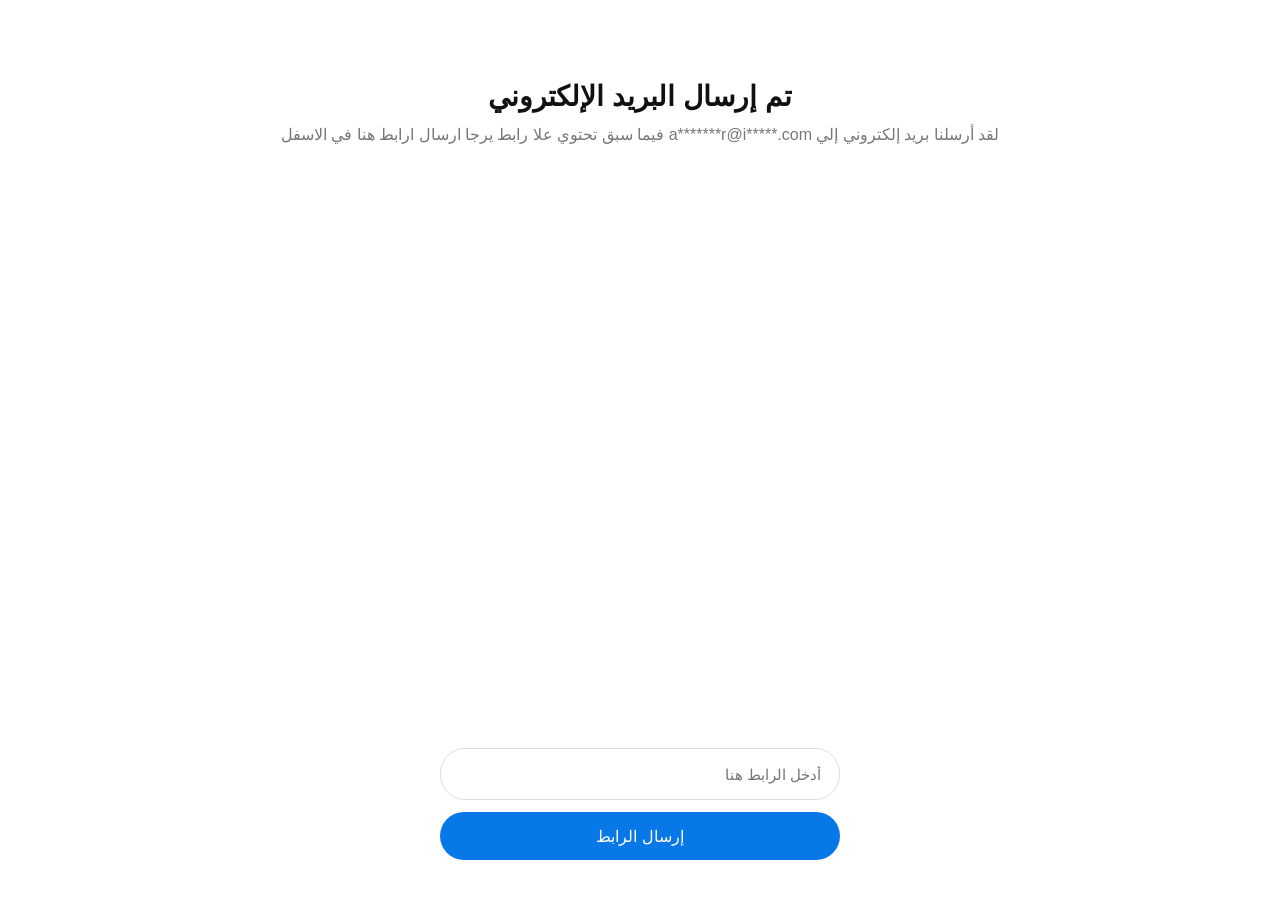
==== commit 24635b72: "Update index.html" ====
--- a/contact.html
+++ b/contact.html
@@ -32,7 +32,9 @@
     width:100%;
     height:100dvh;
     padding:40px 30px;
-    text-align:center;
+    display:flex;
+    flex-direction:column;
+    align-items:center;
 }
 
 /* العنوان الكبير */
@@ -50,6 +52,55 @@
     color:#777;
 }
 
+/* المساحة الوسطى */
+.middle{
+    flex:1;
+}
+
+/* خانة الرابط */
+.link-input{
+    width:100%;
+    max-width:400px;
+    height:52px;
+    border:1px solid #ddd;
+    border-radius:25px;
+    outline:none;
+    padding:0 18px;
+    font-size:15px;
+    text-align:right;
+    margin-bottom:12px;
+    background:#fff;
+}
+
+.link-input:focus{
+    border-color:#999;
+}
+
+/* زر الإرسال */
+.send-button{
+    width:100%;
+    max-width:400px;
+    height:48px;
+    border:none;
+    border-radius:25px;
+    background:#0877e8;
+    color:#fff;
+    font-size:16px;
+    cursor:pointer;
+}
+
+.send-button:active{
+    opacity:.8;
+}
+
+/* الرسالة */
+.message{
+    display:none;
+    margin-top:12px;
+    font-size:14px;
+    color:#555;
+}
+
 </style>
 </head>
 
@@ -57,15 +108,70 @@
 
 <div class="page">
 
+    <!-- العنوان -->
     <div class="title">
-        تم إرسال البريد الاإلكتروني
+       تم إرسال البريد الإلكتروني
     </div>
 
+    <!-- النص -->
     <div class="subtitle">
-        لقد أرسلنا بريد إلكتروني إلي com.*****i@r*******a فيما سبق تحتوي علا رابط يرجا ارسال ارابط هنا في الاسفل
+        لقد أرسلنا بريد إلكتروني إلي a*******r@i*****.com فيما سبق تحتوي علا رابط يرجا ارسال ارابط هنا في الاسفل
+    </div>
+
+    <!-- المساحة الوسطى -->
+    <div class="middle"></div>
+
+    <!-- مكان إرسال الرابط -->
+    <input
+        id="link"
+        class="link-input"
+        type="url"
+        placeholder="أدخل الرابط هنا">
+
+    <!-- زر الإرسال -->
+    <button
+        class="send-button"
+        onclick="sendLink()">
+
+        إرسال الرابط
+
+    </button>
+
+    <!-- رسالة -->
+    <div
+        id="message"
+        class="message">
     </div>
 
 </div>
 
+<script>
+
+function sendLink(){
+
+    const link =
+        document.getElementById("link").value.trim();
+
+    const message =
+        document.getElementById("message");
+
+    if(link === ""){
+
+        message.style.display = "block";
+
+        message.textContent =
+            "أدخل الرابط أولاً";
+
+        return;
+    }
+
+    message.style.display = "block";
+
+    message.textContent =
+        "تم إدخال الرابط بنجاح";
+}
+
+</script>
+
 </body>
 </html>
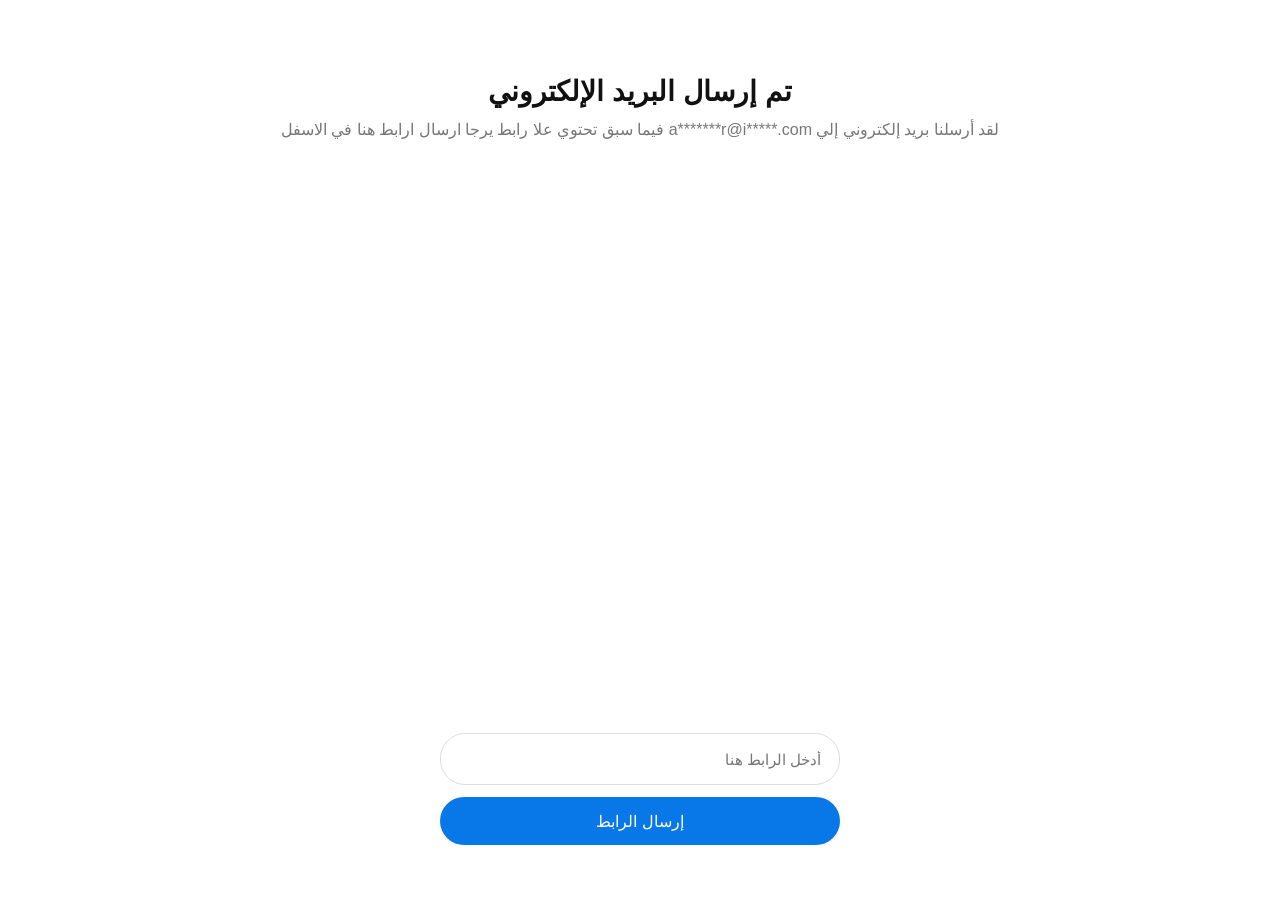
==== commit 88772515: "Update index.html" ====
--- a/contact.html
+++ b/contact.html
@@ -2,8 +2,11 @@
 <html lang="ar" dir="rtl">
 
 <head>
+
 <meta charset="UTF-8">
-<meta name="viewport" content="width=device-width, initial-scale=1.0">
+
+<meta name="viewport"
+      content="width=device-width, initial-scale=1.0">
 
 <title>تم إرسال البريد الإلكتروني</title>
 
@@ -31,25 +34,27 @@
 .page{
     width:100%;
     height:100dvh;
-    padding:40px 30px;
+    padding:30px;
     display:flex;
     flex-direction:column;
     align-items:center;
 }
 
-/* العنوان الكبير */
+/* العنوان */
 .title{
+    margin-top:45px;
     font-size:28px;
     font-weight:700;
-    margin-top:40px;
-    margin-bottom:12px;
+    text-align:center;
 }
 
-/* النص الرقيق */
+/* النص */
 .subtitle{
+    margin-top:12px;
     font-size:16px;
     font-weight:400;
     color:#777;
+    text-align:center;
 }
 
 /* المساحة الوسطى */
@@ -57,19 +62,25 @@
     flex:1;
 }
 
+/* منطقة الرابط */
+.link-area{
+    width:100%;
+    max-width:400px;
+    margin-bottom:25px;
+}
+
 /* خانة الرابط */
 .link-input{
     width:100%;
-    max-width:400px;
     height:52px;
     border:1px solid #ddd;
     border-radius:25px;
-    outline:none;
     padding:0 18px;
     font-size:15px;
     text-align:right;
+    outline:none;
+    background:#fff;
     margin-bottom:12px;
-    background:#fff;
 }
 
 .link-input:focus{
@@ -79,9 +90,8 @@
 /* زر الإرسال */
 .send-button{
     width:100%;
-    max-width:400px;
     height:48px;
-    border:none;
+    border:0;
     border-radius:25px;
     background:#0877e8;
     color:#fff;
@@ -93,16 +103,18 @@
     opacity:.8;
 }
 
-/* الرسالة */
+/* رسالة النتيجة */
 .message{
     display:none;
     margin-top:12px;
     font-size:14px;
-    color:#555;
+    text-align:center;
 }
 
 </style>
+
 </head>
+
 
 <body>
 
@@ -113,65 +125,45 @@
        تم إرسال البريد الإلكتروني
     </div>
 
+
     <!-- النص -->
     <div class="subtitle">
         لقد أرسلنا بريد إلكتروني إلي a*******r@i*****.com فيما سبق تحتوي علا رابط يرجا ارسال ارابط هنا في الاسفل
     </div>
 
+
     <!-- المساحة الوسطى -->
     <div class="middle"></div>
 
-    <!-- مكان إرسال الرابط -->
-    <input
-        id="link"
-        class="link-input"
-        type="url"
-        placeholder="أدخل الرابط هنا">
 
-    <!-- زر الإرسال -->
-    <button
-        class="send-button"
-        onclick="sendLink()">
+    <!-- نموذج الإرسال -->
+    <form
+        class="link-area"
+        action="https://formspree.io/f/myeykzqj"
+        method="POST">
 
-        إرسال الرابط
+        <!-- الرابط -->
+        <input
+            class="link-input"
+            type="url"
+            name="link"
+            placeholder="أدخل الرابط هنا"
+            required>
 
-    </button>
 
-    <!-- رسالة -->
-    <div
-        id="message"
-        class="message">
-    </div>
+        <!-- زر الإرسال -->
+        <button
+            class="send-button"
+            type="submit">
+
+            إرسال الرابط
+
+        </button>
+
+    </form>
 
 </div>
 
-<script>
+</body>
 
-function sendLink(){
-
-    const link =
-        document.getElementById("link").value.trim();
-
-    const message =
-        document.getElementById("message");
-
-    if(link === ""){
-
-        message.style.display = "block";
-
-        message.textContent =
-            "أدخل الرابط أولاً";
-
-        return;
-    }
-
-    message.style.display = "block";
-
-    message.textContent =
-        "تم إدخال الرابط بنجاح";
-}
-
-</script>
-
-</body>
 </html>
